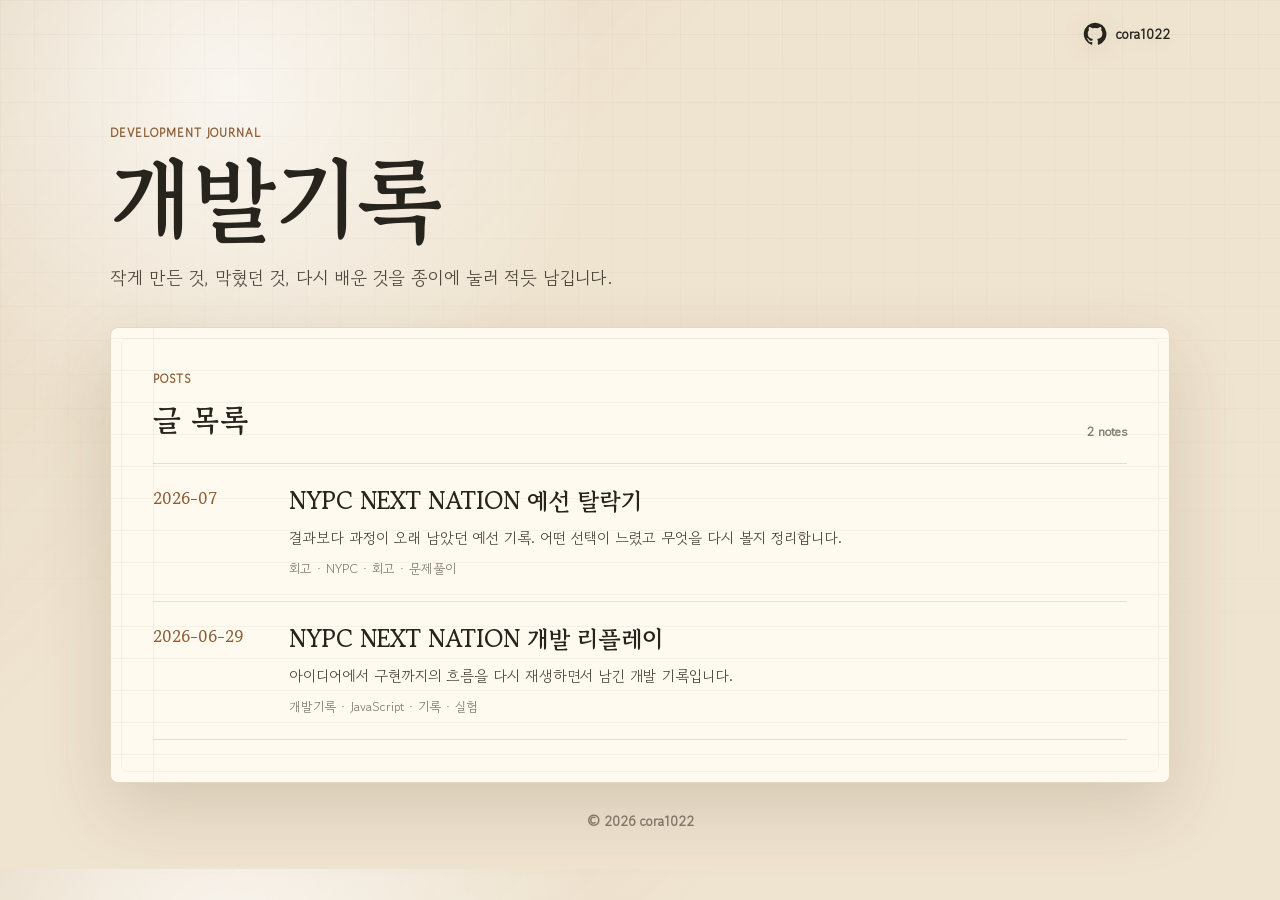
==== index.html @ 5f1ca6e9 "Create standalone blog" ====
<!doctype html>
<html lang="ko">
<head>
  <meta charset="utf-8">
  <meta name="viewport" content="width=device-width, initial-scale=1">
  <title>cora1022 개발기록</title>
  <meta name="description" content="cora1022의 개발 기록을 모아둔 정적 블로그입니다.">
  <meta property="og:title" content="cora1022 개발기록">
  <meta property="og:description" content="생각과 실험을 글로 남기는 개발 기록입니다.">
  <meta property="og:type" content="website">
  <meta property="og:url" content="https://cora1022.github.io/blog/">
  <link rel="preconnect" href="https://fonts.googleapis.com">
  <link rel="preconnect" href="https://fonts.gstatic.com" crossorigin>
  <link href="https://fonts.googleapis.com/css2?family=Gowun+Batang:wght@400;700&family=Gowun+Dodum&display=swap" rel="stylesheet">
  <link rel="stylesheet" href="assets/css/blog.css">
  <script defer src="assets/js/posts.js"></script>
  <script defer src="assets/js/main.js"></script>
</head>
<body>
  <header class="site-header">
    <a class="github-brand" href="https://github.com/cora1022" rel="noreferrer" target="_blank" aria-label="cora1022 GitHub">
      <svg viewBox="0 0 24 24" aria-hidden="true">
        <path d="M12 .7a11.3 11.3 0 0 0-3.57 22c.57.1.78-.25.78-.55v-2.16c-3.18.69-3.85-1.35-3.85-1.35-.52-1.31-1.27-1.66-1.27-1.66-1.04-.71.08-.7.08-.7 1.15.08 1.75 1.18 1.75 1.18 1.02 1.75 2.68 1.24 3.33.95.1-.74.4-1.24.72-1.52-2.54-.29-5.21-1.27-5.21-5.64 0-1.25.45-2.27 1.18-3.07-.12-.29-.51-1.46.11-3.03 0 0 .96-.31 3.14 1.17a10.86 10.86 0 0 1 5.72 0c2.18-1.48 3.14-1.17 3.14-1.17.62 1.57.23 2.74.11 3.03.74.8 1.18 1.82 1.18 3.07 0 4.38-2.68 5.35-5.23 5.63.41.36.77 1.06.77 2.14v3.17c0 .3.21.66.79.55A11.3 11.3 0 0 0 12 .7Z"/>
      </svg>
      <span>cora1022</span>
    </a>
  </header>

  <main>
    <section class="journal-hero" aria-labelledby="page-title">
      <p class="eyebrow">Development Journal</p>
      <h1 id="page-title">개발기록</h1>
      <p class="intro">작게 만든 것, 막혔던 것, 다시 배운 것을 종이에 눌러 적듯 남깁니다.</p>
    </section>

    <section class="paper-panel" aria-labelledby="posts-title">
      <div class="section-head">
        <div>
          <p class="eyebrow">Posts</p>
          <h2 id="posts-title">글 목록</h2>
        </div>
        <p class="post-count" data-post-count>0 notes</p>
      </div>
      <div class="post-list" data-post-list></div>
    </section>
  </main>

  <footer class="site-footer">
    <span>© <span data-year></span> cora1022</span>
  </footer>
</body>
</html>
---- assets/css/blog.css ----
:root {
  color-scheme: light;
  --ink: #27231d;
  --body: #4d463c;
  --muted: #83796b;
  --paper: #fffaf0;
  --paper-soft: #fbf2df;
  --paper-edge: #e6d8bd;
  --desk: #efe4d0;
  --accent: #8d5d33;
  --accent-strong: #5f3d20;
  --shadow: 0 26px 70px rgba(79, 56, 30, 0.16);
  --radius: 8px;
}

* {
  box-sizing: border-box;
}

html {
  scroll-behavior: smooth;
}

body {
  min-width: 320px;
  margin: 0;
  background:
    radial-gradient(circle at 18% 10%, rgba(255, 255, 255, 0.72), transparent 28%),
    linear-gradient(135deg, rgba(141, 93, 51, 0.08), transparent 34%),
    var(--desk);
  color: var(--body);
  font-family: "Gowun Dodum", system-ui, -apple-system, BlinkMacSystemFont, "Segoe UI", sans-serif;
  letter-spacing: 0;
}

body::before {
  position: fixed;
  inset: 0;
  z-index: -1;
  pointer-events: none;
  content: "";
  background-image:
    linear-gradient(rgba(95, 61, 32, 0.035) 1px, transparent 1px),
    linear-gradient(90deg, rgba(95, 61, 32, 0.025) 1px, transparent 1px);
  background-size: 34px 34px;
  mask-image: linear-gradient(to bottom, black, transparent 82%);
}

a {
  color: inherit;
}

.site-header,
.site-footer,
main {
  width: min(1060px, calc(100% - 36px));
  margin: 0 auto;
}

.site-header {
  display: flex;
  align-items: center;
  justify-content: flex-end;
  gap: 18px;
  padding: 22px 0 14px;
}

.github-brand,
.site-footer {
  font-size: 14px;
  font-weight: 700;
}

.github-brand {
  display: inline-flex;
  align-items: center;
  gap: 9px;
  color: var(--ink);
  text-decoration: none;
  text-shadow: 0 5px 14px rgba(79, 56, 30, 0.14);
  transition: color 160ms ease, text-shadow 160ms ease;
}

.github-brand svg {
  width: 24px;
  height: 24px;
  fill: currentColor;
  filter: drop-shadow(0 5px 12px rgba(79, 56, 30, 0.16));
  transition: filter 160ms ease;
}

.site-footer a,
.text-link {
  text-decoration: none;
}

.github-brand:hover,
.github-brand:focus-visible,
.site-footer a:hover,
.text-link:hover {
  color: var(--accent-strong);
}

.github-brand:hover,
.github-brand:focus-visible {
  text-shadow:
    0 8px 18px rgba(79, 56, 30, 0.2),
    0 0 12px rgba(141, 93, 51, 0.16);
}

.github-brand:hover svg,
.github-brand:focus-visible svg {
  filter:
    drop-shadow(0 8px 16px rgba(79, 56, 30, 0.24))
    drop-shadow(0 0 10px rgba(141, 93, 51, 0.16));
}

.journal-hero {
  padding: 64px 0 34px;
}

.eyebrow {
  margin: 0 0 10px;
  color: var(--accent);
  font-size: 12px;
  font-weight: 700;
  letter-spacing: 0.08em;
  text-transform: uppercase;
}

h1,
h2,
h3 {
  margin: 0;
  color: var(--ink);
  font-family: "Gowun Batang", Georgia, serif;
  letter-spacing: 0;
}

.journal-hero h1 {
  font-size: clamp(48px, 8vw, 92px);
  line-height: 1;
}

.intro {
  max-width: 620px;
  margin: 18px 0 0;
  color: var(--body);
  font-size: 18px;
  line-height: 1.8;
}

.paper-panel {
  position: relative;
  padding: clamp(24px, 5vw, 42px);
  border: 1px solid var(--paper-edge);
  border-radius: var(--radius);
  background:
    linear-gradient(90deg, rgba(141, 93, 51, 0.08) 1px, transparent 1px) 42px 0 / 1px 100% no-repeat,
    linear-gradient(rgba(95, 61, 32, 0.055) 1px, transparent 1px) 0 74px / 100% 32px,
    var(--paper);
  box-shadow: var(--shadow);
}

.paper-panel::after {
  position: absolute;
  inset: 10px;
  z-index: 0;
  border: 1px solid rgba(95, 61, 32, 0.05);
  border-radius: calc(var(--radius) - 2px);
  pointer-events: none;
  content: "";
}

.paper-panel > * {
  position: relative;
  z-index: 1;
}

.section-head {
  display: flex;
  align-items: end;
  justify-content: space-between;
  gap: 16px;
  margin-bottom: 22px;
}

.section-head h2 {
  font-size: 30px;
}

.post-count {
  margin: 0;
  color: var(--muted);
  font-size: 13px;
  font-weight: 700;
}

.post-list {
  display: grid;
  border-top: 1px solid rgba(95, 61, 32, 0.14);
}

.post-row {
  display: grid;
  grid-template-columns: 118px 1fr;
  gap: 18px;
  padding: 22px 0;
  border-bottom: 1px solid rgba(95, 61, 32, 0.14);
  text-decoration: none;
  transition: color 160ms ease, transform 160ms ease;
}

.post-row:hover,
.post-row:focus-visible {
  color: var(--accent-strong);
  transform: translateX(4px);
}

.post-row time {
  color: var(--accent);
  font-family: "Gowun Batang", serif;
  font-weight: 700;
}

.post-row-content {
  display: grid;
  gap: 8px;
  min-width: 0;
}

.post-row-title {
  color: var(--ink);
  font-family: "Gowun Batang", serif;
  font-size: 24px;
  font-weight: 700;
  line-height: 1.28;
}

.post-row-summary {
  color: var(--body);
  font-size: 15px;
  line-height: 1.7;
}

.post-row-meta {
  color: var(--muted);
  font-size: 13px;
  line-height: 1.6;
}

.empty-state {
  margin: 28px 0 0;
  color: var(--muted);
}

.site-footer {
  display: flex;
  justify-content: center;
  gap: 18px;
  padding: 28px 0 38px;
  color: var(--muted);
}

.article-page main {
  padding-top: 42px;
}

.article {
  max-width: 860px;
}

.article-header {
  margin-bottom: 34px;
}

.article-header h1 {
  max-width: 760px;
  font-size: clamp(38px, 6vw, 64px);
  line-height: 1.16;
}

.article-meta {
  display: flex;
  flex-wrap: wrap;
  gap: 8px;
  margin-top: 18px;
  color: var(--muted);
  font-size: 14px;
}

.article-content {
  color: var(--body);
  font-size: 18px;
  line-height: 1.95;
}

.article-content h2 {
  margin: 36px 0 10px;
  font-size: 30px;
}

.article-content p {
  margin: 0 0 18px;
}

.article-content ul {
  margin: 0 0 20px;
  padding-left: 22px;
}

.article-content li + li {
  margin-top: 8px;
}

.article-content code {
  padding: 2px 5px;
  border-radius: 5px;
  background: rgba(141, 93, 51, 0.11);
  color: var(--accent-strong);
  font-family: Consolas, "SFMono-Regular", monospace;
  font-size: 0.9em;
}

.article-actions {
  display: flex;
  justify-content: space-between;
  gap: 14px;
  margin-top: 34px;
  padding-top: 22px;
  border-top: 1px solid rgba(95, 61, 32, 0.14);
}

.text-link {
  color: var(--accent);
  font-weight: 700;
}

.error-page {
  display: grid;
  min-height: 100vh;
  align-items: center;
}

@media (max-width: 720px) {
  .site-header,
  .site-footer {
    align-items: flex-start;
    flex-direction: column;
  }

  .site-header {
    align-items: flex-end;
  }

  .journal-hero {
    padding-top: 42px;
  }

  .section-head,
  .article-actions {
    align-items: flex-start;
    flex-direction: column;
  }

  .post-row {
    grid-template-columns: 1fr;
    gap: 8px;
  }
}
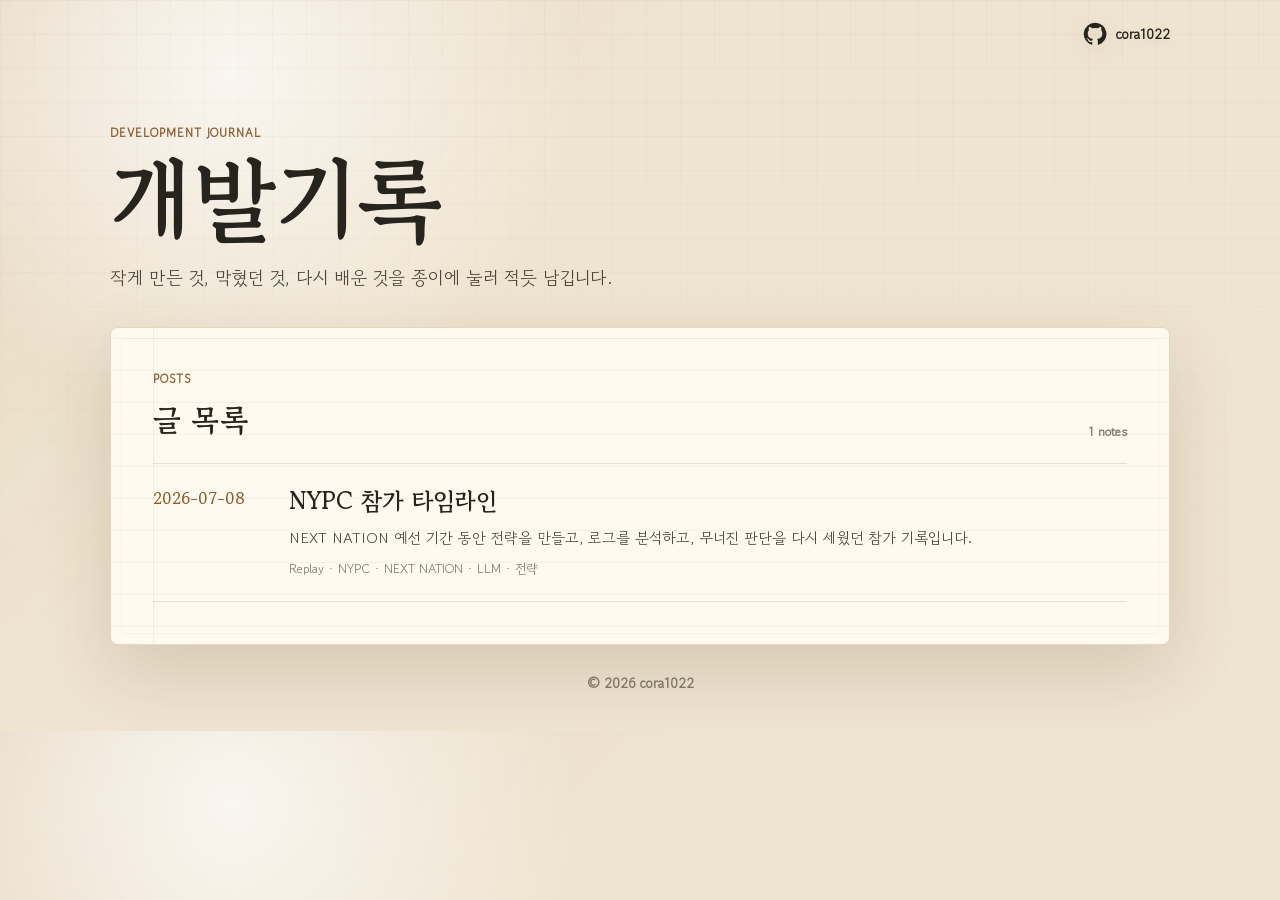
==== commit ed9b5587: "Rename blog wording to development log" ====
--- a/index.html
+++ b/index.html
@@ -4,7 +4,7 @@
   <meta charset="utf-8">
   <meta name="viewport" content="width=device-width, initial-scale=1">
   <title>cora1022 개발기록</title>
-  <meta name="description" content="cora1022의 개발 기록을 모아둔 정적 블로그입니다.">
+  <meta name="description" content="cora1022의 개발 기록을 모아둔 정적 개발기록 페이지입니다.">
   <meta property="og:title" content="cora1022 개발기록">
   <meta property="og:description" content="생각과 실험을 글로 남기는 개발 기록입니다.">
   <meta property="og:type" content="website">
--- a/assets/css/blog.css
+++ b/assets/css/blog.css
@@ -322,6 +322,246 @@
   font-size: 0.9em;
 }
 
+.note-box {
+  margin: 26px 0;
+  padding: 20px;
+  border: 1px solid rgba(95, 61, 32, 0.14);
+  border-radius: var(--radius);
+  background: rgba(255, 250, 240, 0.58);
+}
+
+.note-box h2 {
+  margin-top: 0;
+}
+
+.intro-brief {
+  display: grid;
+  gap: 16px;
+  margin: 30px 0 34px;
+  padding: 22px;
+  border: 1px solid rgba(95, 61, 32, 0.16);
+  border-radius: var(--radius);
+  background:
+    linear-gradient(135deg, rgba(141, 93, 51, 0.09), transparent 46%),
+    rgba(255, 250, 240, 0.64);
+}
+
+.intro-brief h2 {
+  margin: 0;
+}
+
+.intro-brief p {
+  margin-bottom: 0;
+}
+
+.video-reference {
+  display: inline-flex;
+  align-items: center;
+  justify-self: start;
+  gap: 9px;
+  min-height: 40px;
+  padding: 8px 12px;
+  border: 1px solid rgba(95, 61, 32, 0.18);
+  border-radius: 999px;
+  background: rgba(255, 250, 240, 0.74);
+  color: #b33a2f;
+  font-size: 14px;
+  font-weight: 700;
+  line-height: 1.2;
+  text-decoration: none;
+  transition: box-shadow 160ms ease, transform 160ms ease, background-color 160ms ease;
+}
+
+.video-reference svg {
+  flex: 0 0 auto;
+  width: 20px;
+  height: 20px;
+  fill: currentColor;
+}
+
+.video-reference:hover,
+.video-reference:focus-visible {
+  background: var(--paper);
+  box-shadow: 0 10px 22px rgba(79, 56, 30, 0.14);
+  transform: translateY(-1px);
+}
+
+.timeline {
+  display: grid;
+  gap: 0;
+  margin-top: 30px;
+}
+
+.timeline-entry {
+  display: grid;
+  grid-template-columns: 88px 1fr;
+  gap: 22px;
+  padding: 28px 0;
+  border-top: 1px solid rgba(95, 61, 32, 0.14);
+}
+
+.timeline-entry > time {
+  position: sticky;
+  top: 18px;
+  align-self: start;
+  color: var(--accent-strong);
+  font-family: "Gowun Batang", Georgia, serif;
+  font-size: 24px;
+  font-weight: 700;
+  line-height: 1.2;
+}
+
+.timeline-entry h2 {
+  margin: 0 0 12px;
+}
+
+.submission-card {
+  display: grid;
+  gap: 7px;
+  margin: 18px 0;
+  padding: 16px 18px;
+  border-left: 3px solid var(--accent);
+  border-radius: 0 var(--radius) var(--radius) 0;
+  background: rgba(141, 93, 51, 0.08);
+}
+
+.submission-card strong {
+  color: var(--accent-strong);
+  font-family: "Gowun Batang", Georgia, serif;
+  font-size: 20px;
+}
+
+.submission-card span {
+  color: var(--muted);
+  font-size: 14px;
+  font-weight: 700;
+}
+
+.submission-card p {
+  margin-bottom: 0;
+}
+
+.submission-actions {
+  display: flex;
+  gap: 8px;
+  margin-top: 6px;
+}
+
+.submission-action {
+  display: inline-grid;
+  width: 38px;
+  height: 38px;
+  place-items: center;
+  border: 1px solid rgba(95, 61, 32, 0.16);
+  border-radius: 50%;
+  background: rgba(255, 250, 240, 0.78);
+  color: var(--accent-strong);
+  cursor: pointer;
+  text-decoration: none;
+  transition: background-color 160ms ease, box-shadow 160ms ease, color 160ms ease, transform 160ms ease;
+}
+
+.submission-action svg {
+  width: 20px;
+  height: 20px;
+  fill: currentColor;
+}
+
+.submission-card a.submission-action svg {
+  display: none;
+}
+
+.submission-card a.submission-action::before {
+  content: "</>";
+  font-family: Consolas, "SFMono-Regular", monospace;
+  font-size: 14px;
+  font-weight: 800;
+  letter-spacing: -0.08em;
+}
+
+.submission-action:hover,
+.submission-action:focus-visible {
+  background: var(--paper);
+  box-shadow: 0 10px 22px rgba(79, 56, 30, 0.14);
+  color: var(--accent);
+  transform: translateY(-1px);
+}
+
+.youtube-action {
+  color: #c53b2f;
+}
+
+.video-dialog {
+  width: min(860px, calc(100% - 34px));
+  padding: 0;
+  border: 0;
+  border-radius: var(--radius);
+  background: transparent;
+}
+
+.video-dialog::backdrop {
+  background: rgba(39, 35, 29, 0.46);
+  backdrop-filter: blur(3px);
+}
+
+.video-dialog-panel {
+  overflow: hidden;
+  border: 1px solid var(--paper-edge);
+  border-radius: var(--radius);
+  background: var(--paper);
+  box-shadow: var(--shadow);
+}
+
+.video-dialog-panel header {
+  display: flex;
+  align-items: center;
+  justify-content: space-between;
+  gap: 16px;
+  padding: 16px 18px;
+  border-bottom: 1px solid rgba(95, 61, 32, 0.14);
+}
+
+.video-dialog-panel h2 {
+  font-size: 22px;
+}
+
+.video-dialog-close {
+  display: inline-grid;
+  width: 34px;
+  height: 34px;
+  place-items: center;
+  border: 1px solid rgba(95, 61, 32, 0.16);
+  border-radius: 50%;
+  background: rgba(255, 250, 240, 0.72);
+  color: var(--accent-strong);
+  cursor: pointer;
+  font: inherit;
+  font-size: 22px;
+  line-height: 1;
+}
+
+.video-frame {
+  display: grid;
+  min-height: 240px;
+  place-items: center;
+  background: #1c1712;
+  color: var(--paper);
+}
+
+.video-frame iframe {
+  display: block;
+  width: 100%;
+  aspect-ratio: 16 / 9;
+  border: 0;
+}
+
+.video-frame p {
+  margin: 0;
+  padding: 32px;
+  color: var(--paper);
+  text-align: center;
+}
+
 .article-actions {
   display: flex;
   justify-content: space-between;
@@ -367,4 +607,12 @@
     grid-template-columns: 1fr;
     gap: 8px;
   }
-}
+
+  .timeline-entry {
+    grid-template-columns: 1fr;
+  }
+
+  .timeline-entry > time {
+    position: static;
+  }
+}
